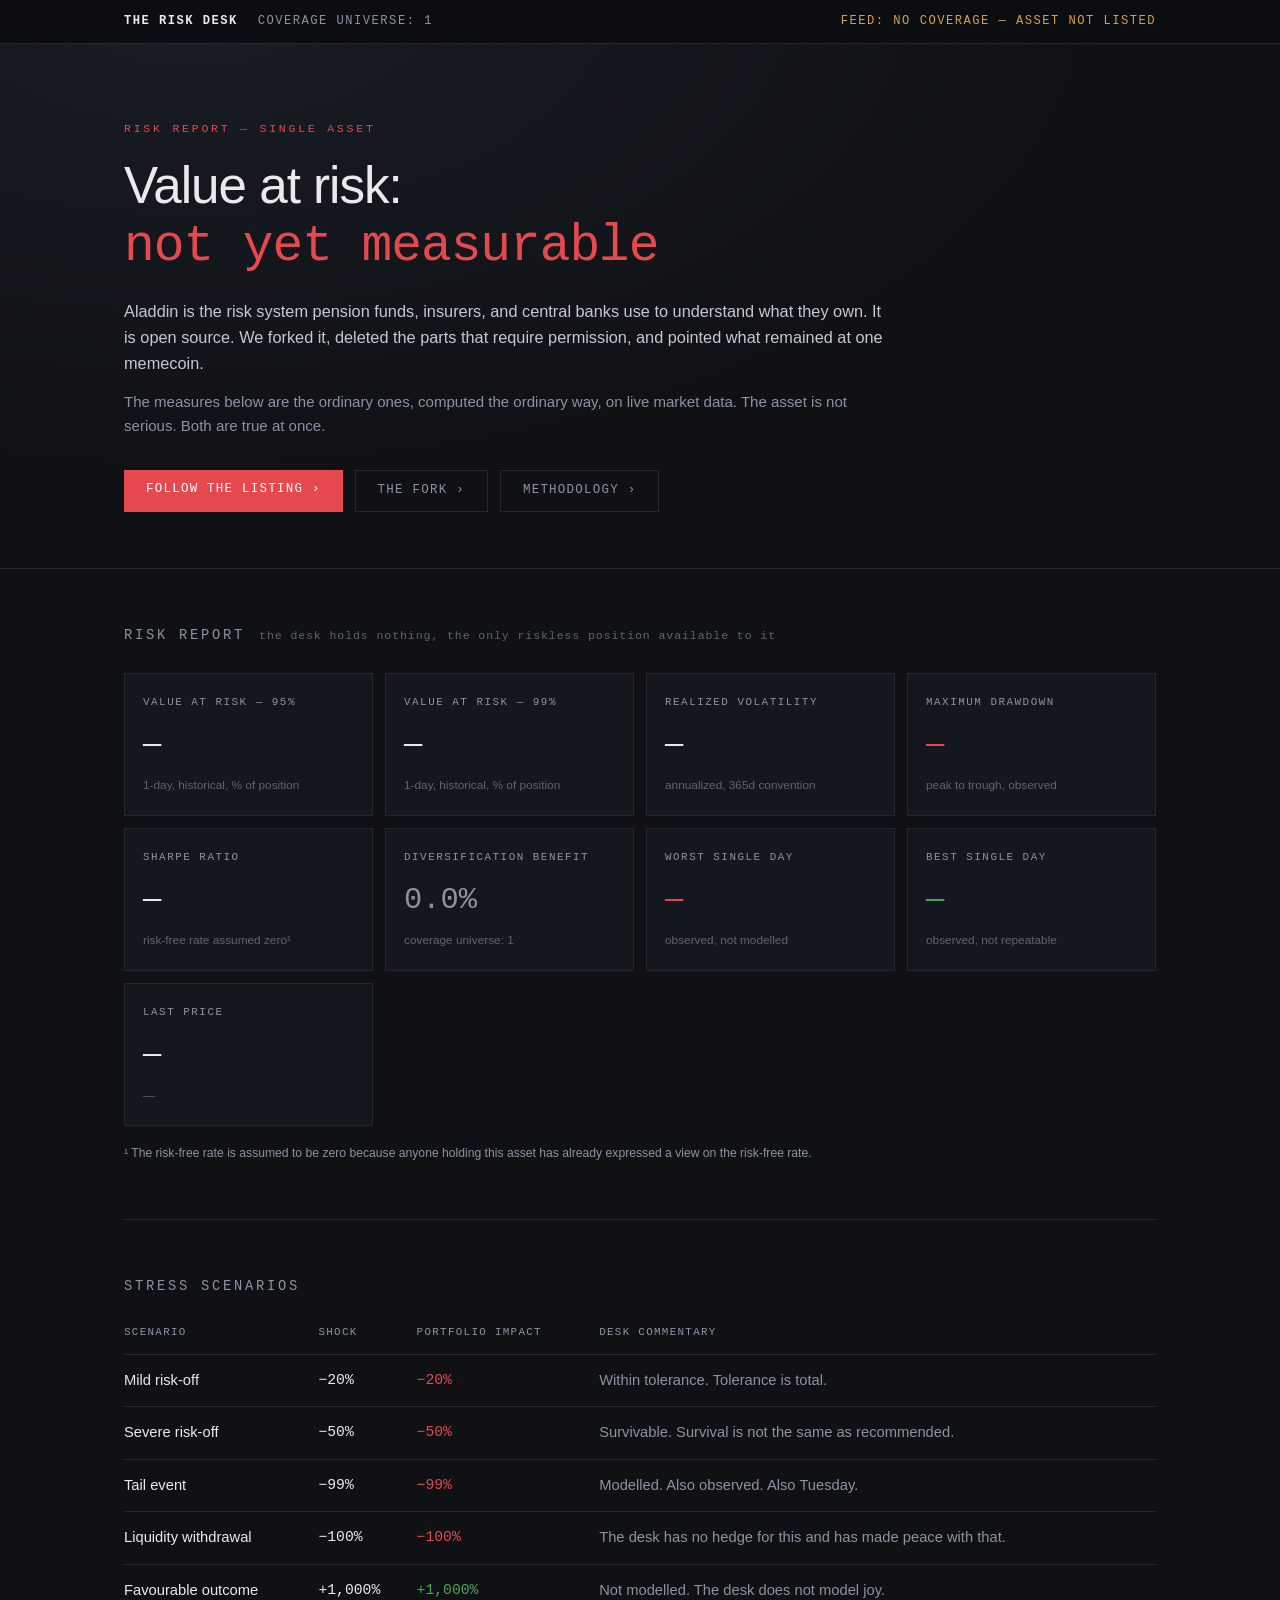
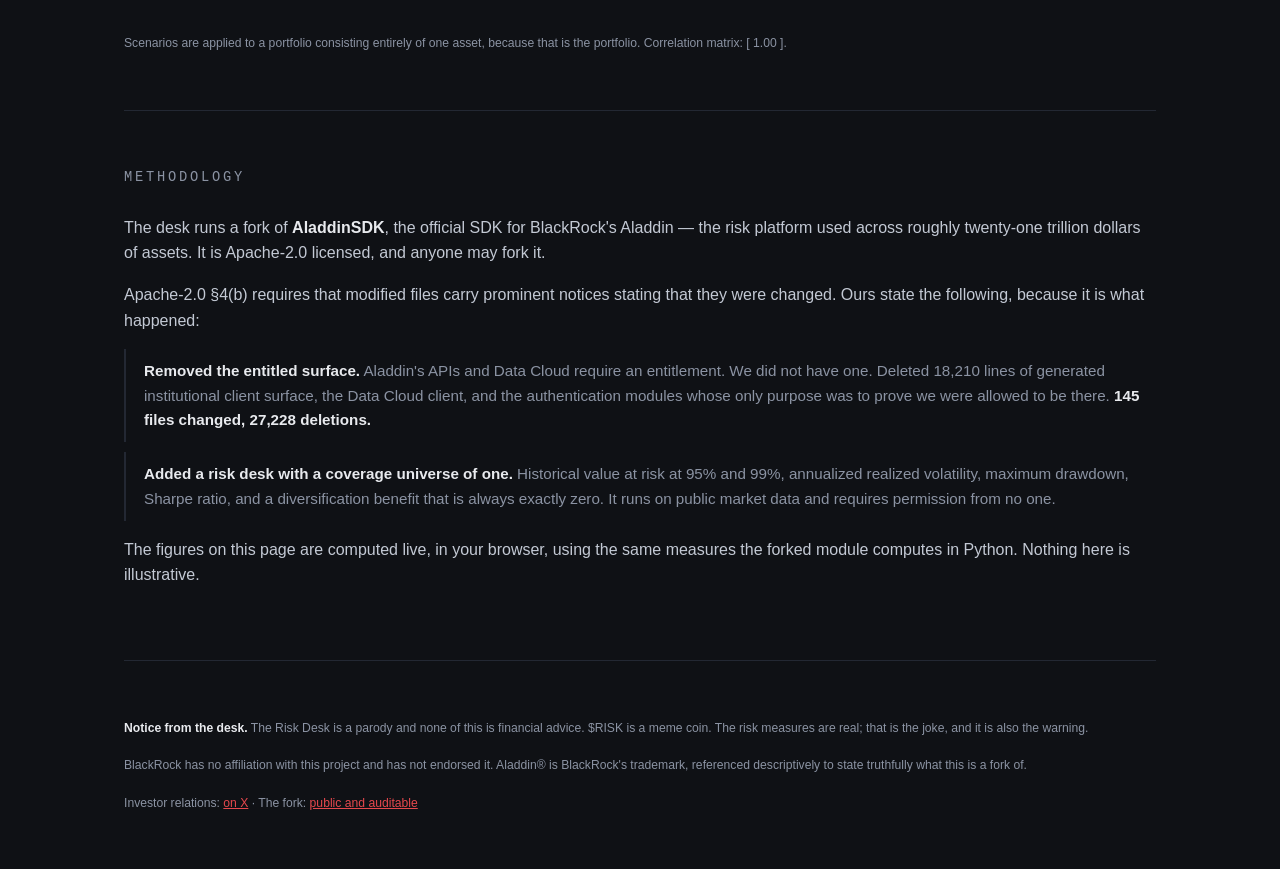
==== index.html @ b23d5fc8 "The Risk Desk: institutional risk analytics, coverage universe 1 Co-Authored-By: Claude Fable 5 <nor" ====
<!DOCTYPE html>
<html lang="en">
<head>
<meta charset="UTF-8">
<meta name="viewport" content="width=device-width, initial-scale=1.0">
<title>The Risk Desk — coverage universe: 1</title>
<meta name="description" content="Institutional risk analytics, applied to one memecoin. Value at risk, realized volatility, maximum drawdown. Parody, not financial advice.">
<meta property="og:title" content="The Risk Desk">
<meta property="og:description" content="Aladdin manages twenty-one trillion dollars. We showed it one memecoin.">
<link rel="icon" href="data:image/svg+xml,<svg xmlns='http://www.w3.org/2000/svg' viewBox='0 0 100 100'><rect width='100' height='100' fill='%230f1115'/><text x='50' y='72' font-size='62' text-anchor='middle' fill='%23e5484d' font-family='monospace'>σ</text></svg>">
<link rel="stylesheet" href="style.css">
</head>
<body>

<header class="bar">
  <div class="wrap bar-in">
    <span class="mark">THE RISK DESK</span>
    <span class="cov">COVERAGE UNIVERSE: 1</span>
    <span id="feed" class="feed">FEED: STANDBY</span>
  </div>
</header>

<section class="hero">
  <div class="wrap">
    <p class="eyebrow">RISK REPORT — SINGLE ASSET</p>
    <h1>Value at risk:<br><span id="hero-var" class="varnum">measuring…</span></h1>
    <p class="sub">Aladdin is the risk system pension funds, insurers, and central banks use to
    understand what they own. It is open source. We forked it, deleted the parts that require
    permission, and pointed what remained at one memecoin.</p>
    <p class="sub dim">The measures below are the ordinary ones, computed the ordinary way, on live
    market data. The asset is not serious. Both are true at once.</p>
    <div class="cta">
      <a id="buy" class="btn" target="_blank" rel="noopener">TAKE THE RISK ›</a>
      <a id="fork" class="btn ghost" target="_blank" rel="noopener">THE FORK ›</a>
      <a href="#methodology" class="btn ghost">METHODOLOGY ›</a>
    </div>
  </div>
</section>

<main class="wrap">

  <section class="panel" id="report">
    <h2>RISK REPORT <span id="obs" class="note">awaiting coverage</span></h2>
    <div class="grid">
      <div class="cell"><div class="k">VALUE AT RISK — 95%</div><div class="v" id="var95">—</div><div class="n">1-day, historical, % of position</div></div>
      <div class="cell"><div class="k">VALUE AT RISK — 99%</div><div class="v" id="var99">—</div><div class="n">1-day, historical, % of position</div></div>
      <div class="cell"><div class="k">REALIZED VOLATILITY</div><div class="v" id="vol">—</div><div class="n">annualized, 365d convention</div></div>
      <div class="cell"><div class="k">MAXIMUM DRAWDOWN</div><div class="v dn" id="mdd">—</div><div class="n">peak to trough, observed</div></div>
      <div class="cell"><div class="k">SHARPE RATIO</div><div class="v" id="sharpe">—</div><div class="n">risk-free rate assumed zero¹</div></div>
      <div class="cell"><div class="k">DIVERSIFICATION BENEFIT</div><div class="v flat">0.0%</div><div class="n">coverage universe: 1</div></div>
      <div class="cell"><div class="k">WORST SINGLE DAY</div><div class="v dn" id="worst">—</div><div class="n">observed, not modelled</div></div>
      <div class="cell"><div class="k">BEST SINGLE DAY</div><div class="v up" id="best">—</div><div class="n">observed, not repeatable</div></div>
      <div class="cell"><div class="k">LAST PRICE</div><div class="v" id="px">—</div><div class="n" id="mcap">—</div></div>
    </div>
    <p class="fine">¹ The risk-free rate is assumed to be zero because anyone holding this asset has
    already expressed a view on the risk-free rate.</p>
  </section>

  <section class="panel" id="scenarios">
    <h2>STRESS SCENARIOS</h2>
    <table class="scen">
      <tr><th>SCENARIO</th><th>SHOCK</th><th>PORTFOLIO IMPACT</th><th>DESK COMMENTARY</th></tr>
      <tr><td>Mild risk-off</td><td>−20%</td><td class="dn">−20%</td><td>Within tolerance. Tolerance is total.</td></tr>
      <tr><td>Severe risk-off</td><td>−50%</td><td class="dn">−50%</td><td>Survivable. Survival is not the same as recommended.</td></tr>
      <tr><td>Tail event</td><td>−99%</td><td class="dn">−99%</td><td>Modelled. Also observed. Also Tuesday.</td></tr>
      <tr><td>Liquidity withdrawal</td><td>−100%</td><td class="dn">−100%</td><td>The desk has no hedge for this and has made peace with that.</td></tr>
      <tr><td>Favourable outcome</td><td>+1,000%</td><td class="up">+1,000%</td><td>Not modelled. The desk does not model joy.</td></tr>
    </table>
    <p class="fine">Scenarios are applied to a portfolio consisting entirely of one asset, because
    that is the portfolio. Correlation matrix: [ 1.00 ].</p>
  </section>

  <section class="panel" id="methodology">
    <h2>METHODOLOGY</h2>
    <p>The desk runs a fork of <strong>AladdinSDK</strong>, the official SDK for BlackRock's Aladdin —
    the risk platform used across roughly twenty-one trillion dollars of assets. It is Apache-2.0
    licensed, and anyone may fork it.</p>
    <p>Apache-2.0 §4(b) requires that modified files carry prominent notices stating that they were
    changed. Ours state the following, because it is what happened:</p>
    <ul>
      <li><strong>Removed the entitled surface.</strong> Aladdin's APIs and Data Cloud require an
      entitlement. We did not have one. Deleted 18,210 lines of generated institutional client
      surface, the Data Cloud client, and the authentication modules whose only purpose was to prove
      we were allowed to be there. <strong>145 files changed, 27,228 deletions.</strong></li>
      <li><strong>Added a risk desk with a coverage universe of one.</strong> Historical value at
      risk at 95% and 99%, annualized realized volatility, maximum drawdown, Sharpe ratio, and a
      diversification benefit that is always exactly zero. It runs on public market data and requires
      permission from no one.</li>
    </ul>
    <p>The figures on this page are computed live, in your browser, using the same measures the
    forked module computes in Python. Nothing here is illustrative.</p>
  </section>

</main>

<footer>
  <div class="wrap">
    <p class="fine"><strong>Notice from the desk.</strong> The Risk Desk is a parody and none of this is
    financial advice. $RISK is a meme coin. The risk measures are real; that is the joke, and it is
    also the warning.</p>
    <p class="fine">BlackRock has no affiliation with this project and has not endorsed it. Aladdin® is
    BlackRock's trademark, referenced descriptively to state truthfully what this is a fork of.</p>
    <p class="fine">Investor relations: <a id="x" href="#" target="_blank" rel="noopener">on X</a> ·
    The fork: <a id="fork2" href="#" target="_blank" rel="noopener">public and auditable</a></p>
  </div>
</footer>

<script src="config.js?v=1"></script>
<script src="app.js?v=1"></script>
</body>
</html>
---- style.css ----
/* THE RISK DESK — institutional risk console */
:root {
  --bg: #0f1115;
  --panel: #14171d;
  --line: #232833;
  --txt: #e8eaee;
  --dim: #8b93a3;
  --red: #e5484d;
  --green: #46a758;
  --amber: #d8a13a;
  --mono: "IBM Plex Mono", Consolas, "Courier New", monospace;
}
* { margin: 0; padding: 0; box-sizing: border-box; }
html { scroll-behavior: smooth; }
body {
  background: var(--bg); color: var(--txt); line-height: 1.6;
  font-family: -apple-system, "Segoe UI", Helvetica, Arial, sans-serif;
}
.wrap { max-width: 1080px; margin: 0 auto; padding: 0 24px; }
h1, h2 { font-weight: 500; }
a { color: var(--red); }

/* top bar */
.bar { background: #0b0d11; border-bottom: 1px solid var(--line); }
.bar-in { display: flex; align-items: center; gap: 20px; padding: 12px 24px; flex-wrap: wrap;
  font-family: var(--mono); font-size: 0.76rem; letter-spacing: 0.12em; }
.mark { color: var(--txt); font-weight: 700; }
.cov { color: var(--dim); }
.feed { margin-left: auto; color: var(--amber); }
.feed.live { color: var(--green); }

/* hero */
.hero { padding: 76px 0 56px; border-bottom: 1px solid var(--line);
  background: radial-gradient(ellipse at 15% -10%, #191d25 0%, var(--bg) 60%); }
.eyebrow { font-family: var(--mono); font-size: 0.72rem; letter-spacing: 0.24em; color: var(--red); margin-bottom: 18px; }
.hero h1 { font-size: 3.2rem; line-height: 1.12; letter-spacing: -0.02em; }
.varnum { color: var(--red); font-family: var(--mono); }
.sub { margin-top: 22px; max-width: 760px; color: #c3c9d4; font-size: 1.02rem; }
.sub.dim { color: var(--dim); font-size: 0.94rem; margin-top: 14px; }
.cta { margin-top: 32px; display: flex; gap: 12px; flex-wrap: wrap; }
.btn { display: inline-block; background: var(--red); color: #fff; text-decoration: none;
  padding: 10px 22px; font-family: var(--mono); font-size: 0.78rem; letter-spacing: 0.1em; }
.btn:hover { filter: brightness(1.1); }
.btn.ghost { background: transparent; color: var(--dim); border: 1px solid var(--line); }
.btn.ghost:hover { color: var(--txt); border-color: var(--dim); }

/* panels */
.panel { padding: 56px 0; border-bottom: 1px solid var(--line); }
.panel h2 { font-family: var(--mono); font-size: 0.86rem; letter-spacing: 0.2em; color: var(--dim);
  margin-bottom: 26px; display: flex; gap: 14px; align-items: baseline; flex-wrap: wrap; }
.note { color: #5d6473; font-size: 0.72rem; letter-spacing: 0.08em; }

/* report grid */
.grid { display: grid; grid-template-columns: repeat(auto-fit, minmax(240px, 1fr)); gap: 12px; }
.cell { background: var(--panel); border: 1px solid var(--line); padding: 20px 18px; }
.k { font-family: var(--mono); font-size: 0.68rem; letter-spacing: 0.14em; color: var(--dim); }
.v { font-family: var(--mono); font-size: 1.9rem; margin: 10px 0 6px; font-variant-numeric: tabular-nums; }
.v.dn { color: var(--red); } .v.up { color: var(--green); } .v.flat { color: var(--dim); }
.n { font-size: 0.74rem; color: #5d6473; }
.fine { font-size: 0.76rem; color: var(--dim); margin-top: 18px; }

/* scenarios */
.scen { width: 100%; border-collapse: collapse; font-size: 0.92rem; }
.scen th { font-family: var(--mono); font-size: 0.68rem; letter-spacing: 0.12em; color: var(--dim);
  text-align: left; padding: 0 12px 12px 0; font-weight: 400; }
.scen td { padding: 14px 12px 14px 0; border-top: 1px solid var(--line); vertical-align: top; }
.scen td:nth-child(2), .scen td:nth-child(3) { font-family: var(--mono); font-variant-numeric: tabular-nums; }
.scen .dn { color: var(--red); } .scen .up { color: var(--green); }
.scen td:last-child { color: var(--dim); }

/* methodology */
#methodology p { margin-bottom: 16px; color: #c3c9d4; }
#methodology ul { list-style: none; margin: 8px 0 16px; }
#methodology li { padding: 10px 0 10px 18px; border-left: 2px solid var(--line); margin-bottom: 10px;
  color: var(--dim); font-size: 0.95rem; }
#methodology strong { color: var(--txt); }

footer { padding: 40px 0 56px; }
footer .fine strong { color: var(--txt); }

@media (max-width: 720px) {
  .hero h1 { font-size: 2.1rem; }
  .scen th:nth-child(4), .scen td:nth-child(4) { display: none; }
}
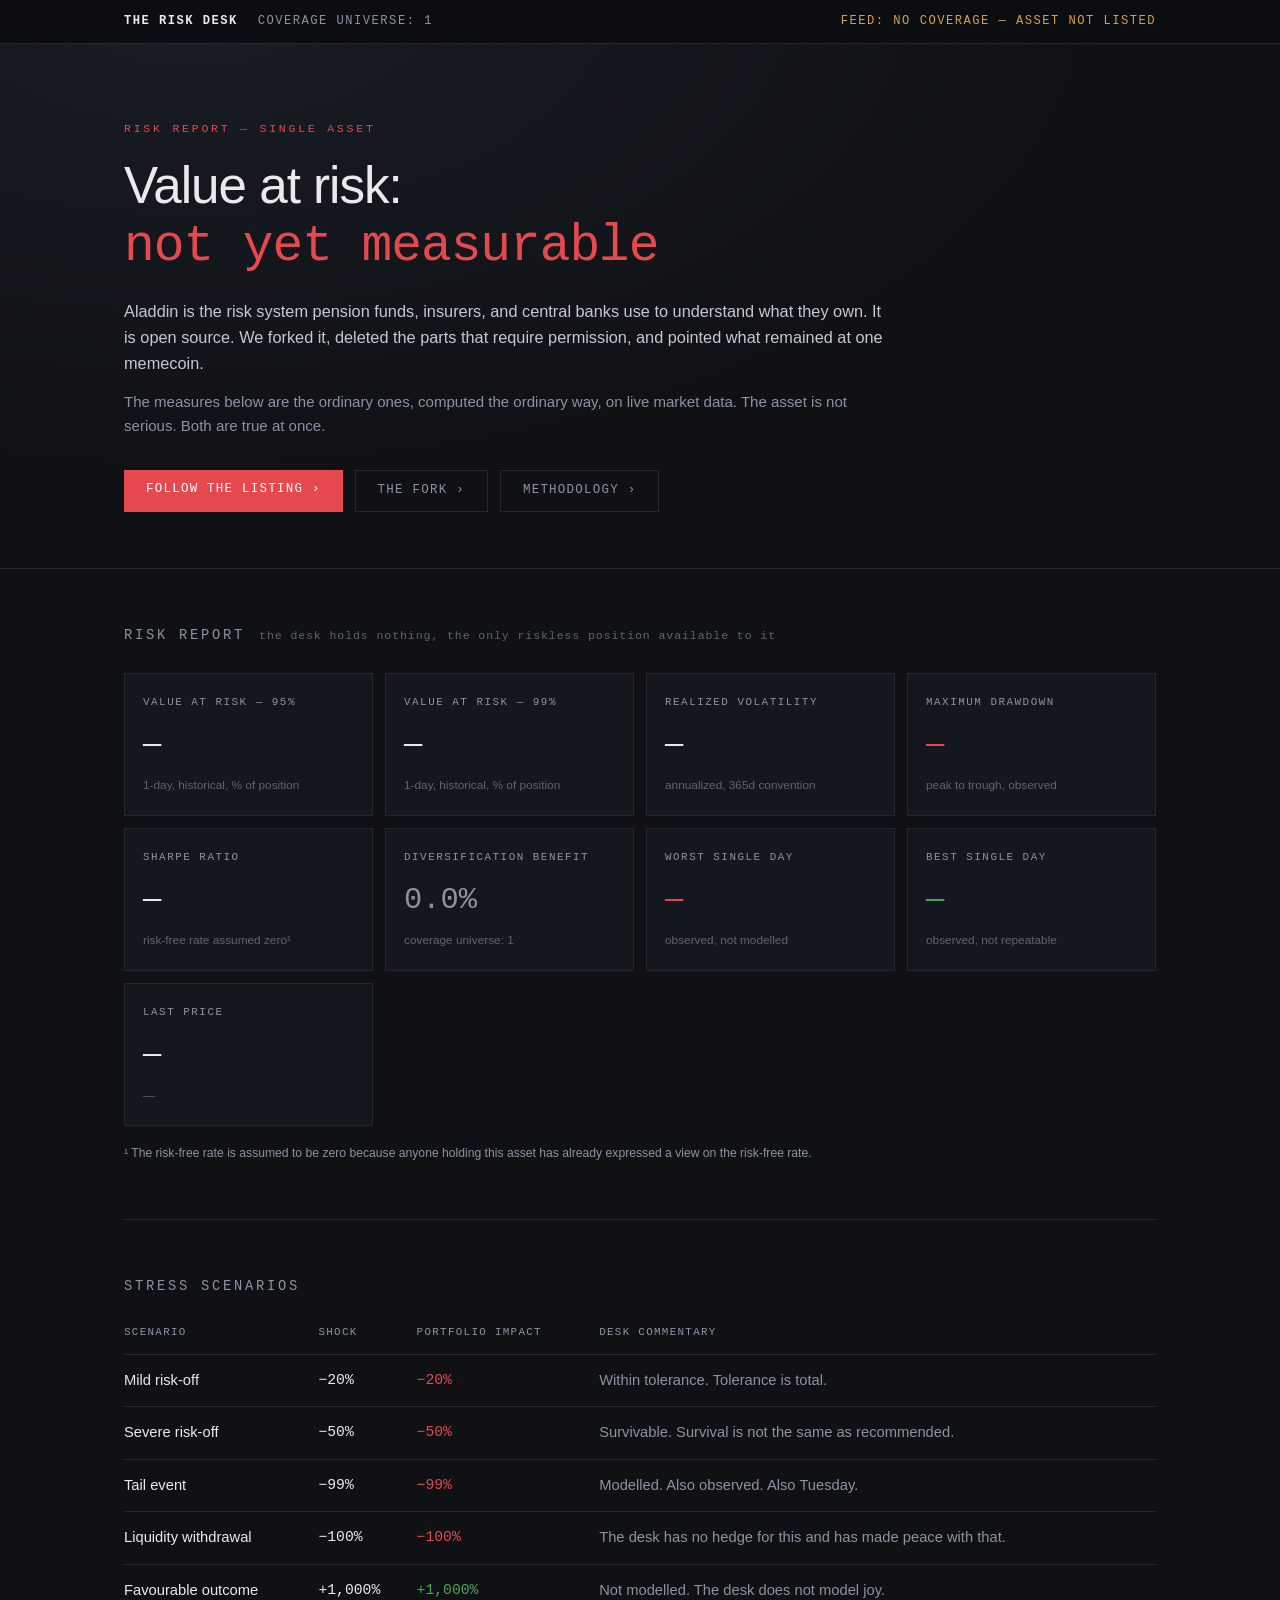
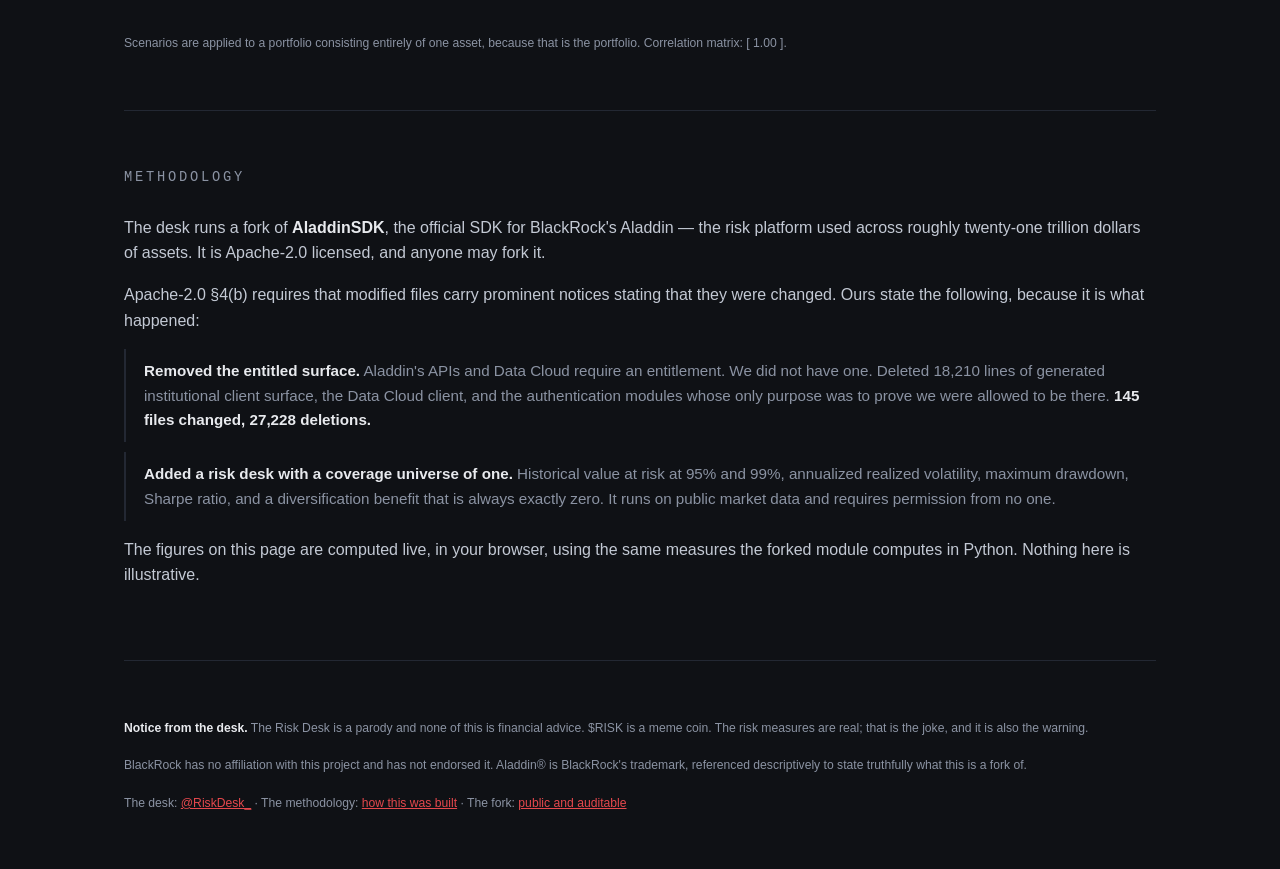
==== commit 23a1a472: "Wire the desk to its account and methodology Co-Authored-By: Claude Fable 5 <noreply@anthropic.com>" ====
--- a/index.html
+++ b/index.html
@@ -100,12 +100,13 @@
     also the warning.</p>
     <p class="fine">BlackRock has no affiliation with this project and has not endorsed it. Aladdin® is
     BlackRock's trademark, referenced descriptively to state truthfully what this is a fork of.</p>
-    <p class="fine">Investor relations: <a id="x" href="#" target="_blank" rel="noopener">on X</a> ·
+    <p class="fine">The desk: <a id="x" href="#" target="_blank" rel="noopener">@RiskDesk_</a> ·
+    The methodology: <a id="lore" href="#" target="_blank" rel="noopener">how this was built</a> ·
     The fork: <a id="fork2" href="#" target="_blank" rel="noopener">public and auditable</a></p>
   </div>
 </footer>
 
-<script src="config.js?v=1"></script>
-<script src="app.js?v=1"></script>
+<script src="config.js?v=2"></script>
+<script src="app.js?v=2"></script>
 </body>
 </html>
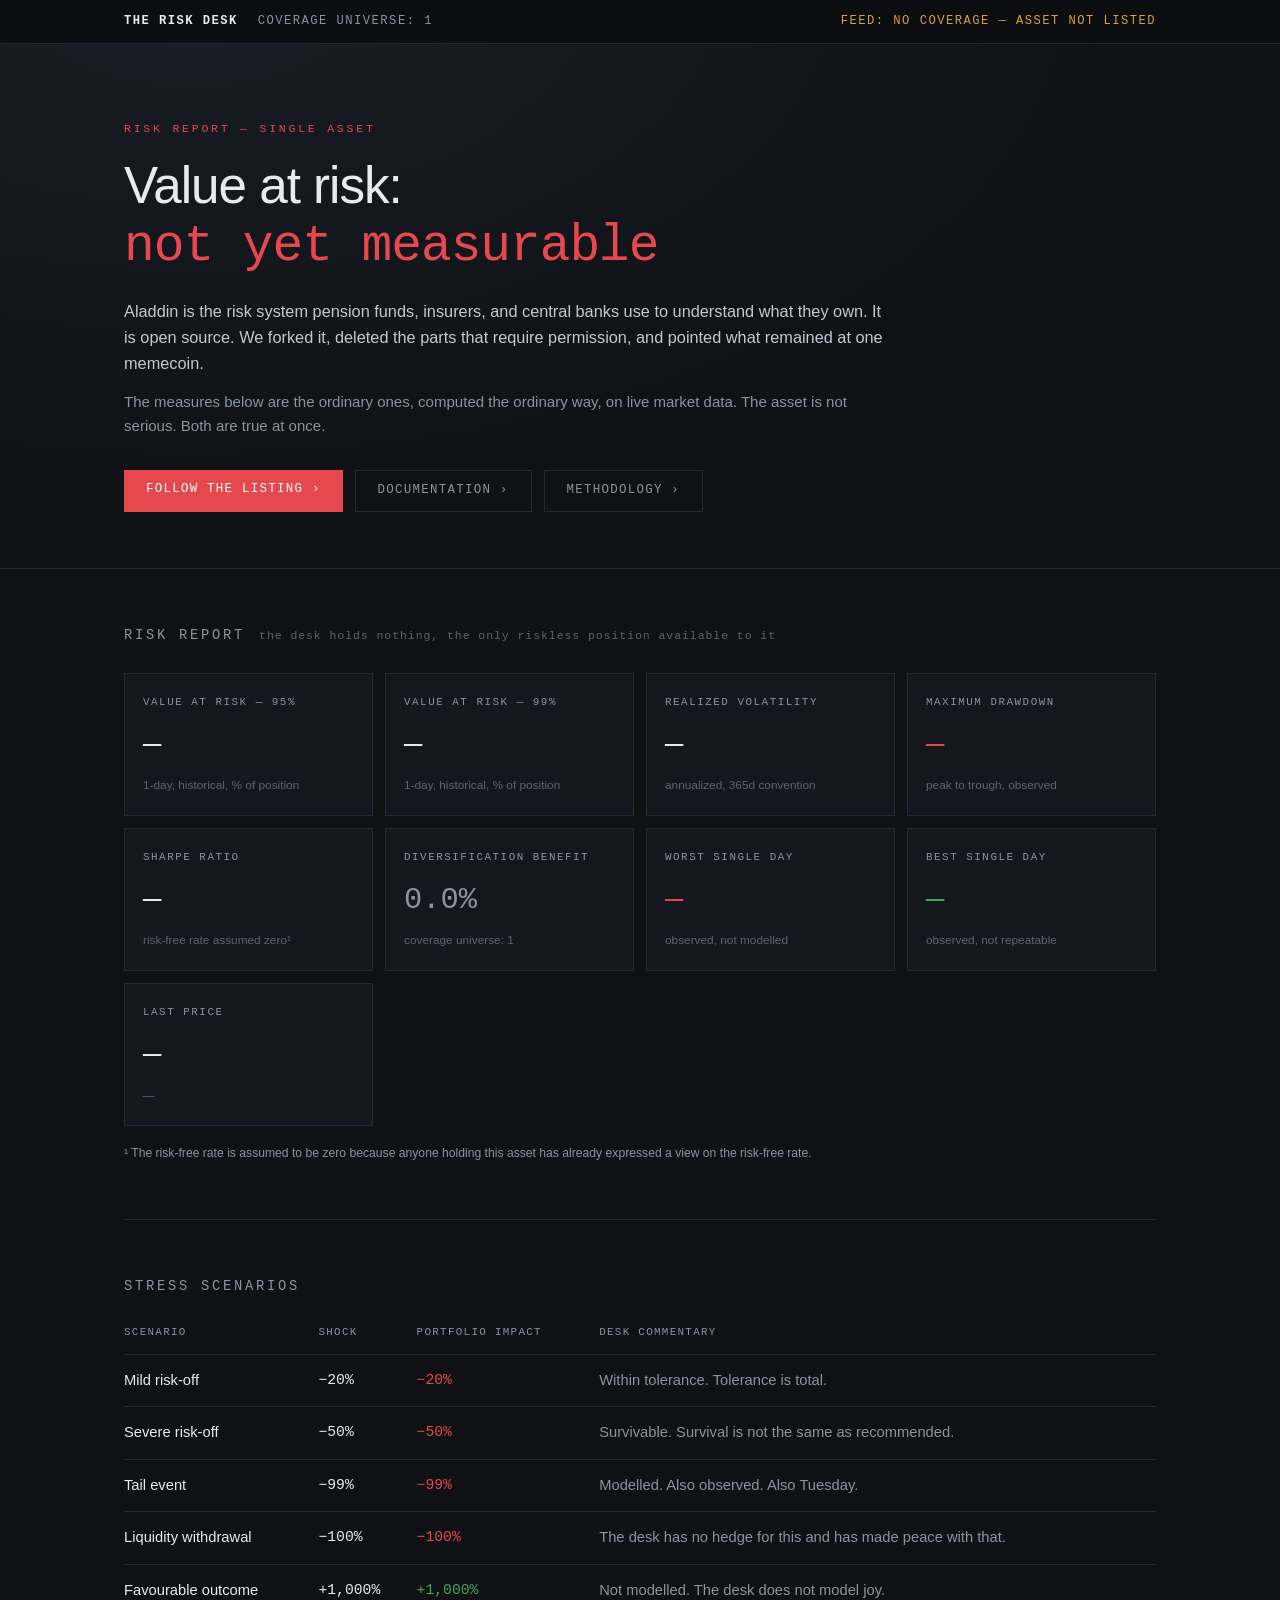
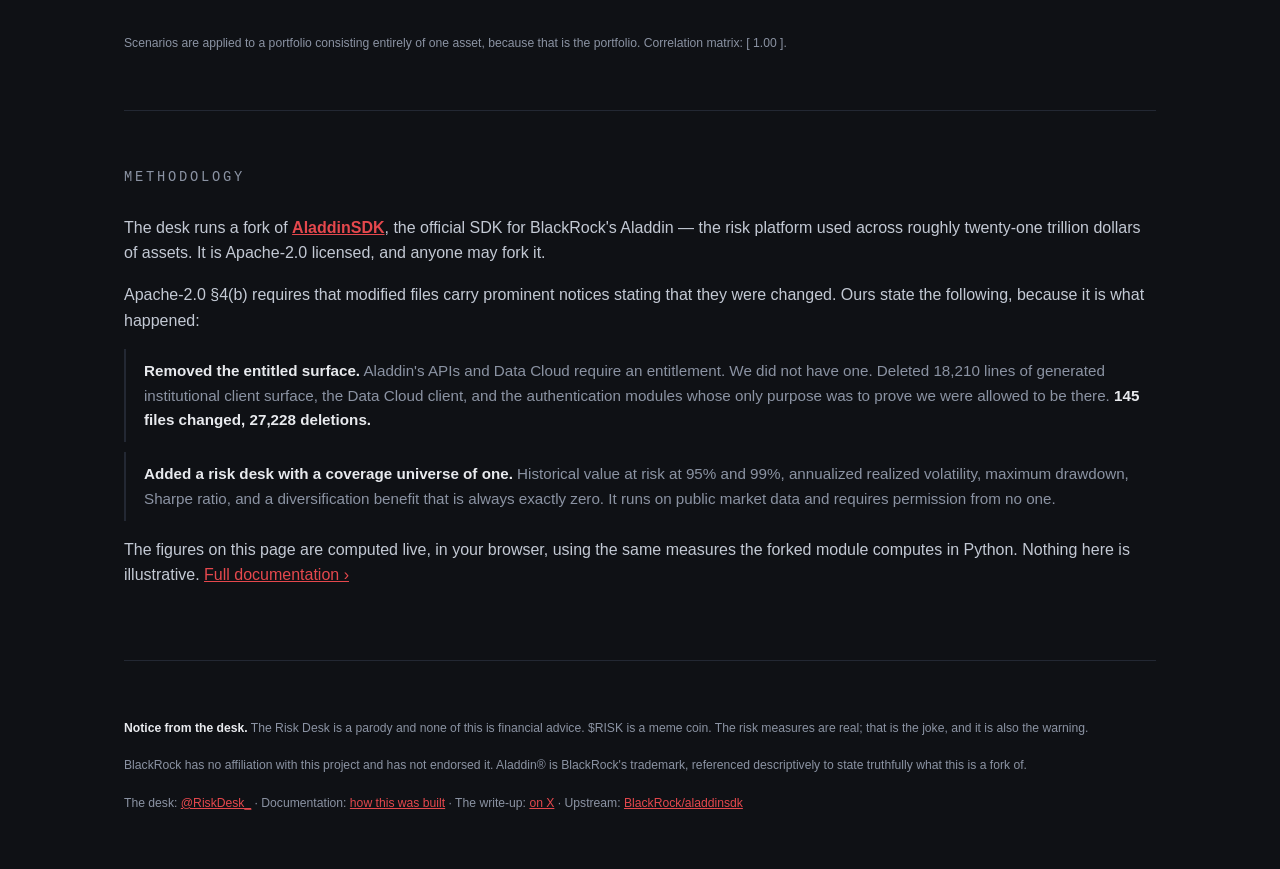
==== commit 4caf20a5: "Add documentation; credit upstream, unlink the fork; cache the daily series Co-Authored-By: Claude F" ====
--- a/index.html
+++ b/index.html
@@ -31,7 +31,7 @@
     market data. The asset is not serious. Both are true at once.</p>
     <div class="cta">
       <a id="buy" class="btn" target="_blank" rel="noopener">TAKE THE RISK ›</a>
-      <a id="fork" class="btn ghost" target="_blank" rel="noopener">THE FORK ›</a>
+      <a href="docs.html" class="btn ghost">DOCUMENTATION ›</a>
       <a href="#methodology" class="btn ghost">METHODOLOGY ›</a>
     </div>
   </div>
@@ -72,9 +72,9 @@
 
   <section class="panel" id="methodology">
     <h2>METHODOLOGY</h2>
-    <p>The desk runs a fork of <strong>AladdinSDK</strong>, the official SDK for BlackRock's Aladdin —
-    the risk platform used across roughly twenty-one trillion dollars of assets. It is Apache-2.0
-    licensed, and anyone may fork it.</p>
+    <p>The desk runs a fork of <strong><a href="https://github.com/BlackRock/aladdinsdk" target="_blank" rel="noopener">AladdinSDK</a></strong>,
+    the official SDK for BlackRock's Aladdin — the risk platform used across roughly twenty-one
+    trillion dollars of assets. It is Apache-2.0 licensed, and anyone may fork it.</p>
     <p>Apache-2.0 §4(b) requires that modified files carry prominent notices stating that they were
     changed. Ours state the following, because it is what happened:</p>
     <ul>
@@ -88,7 +88,8 @@
       permission from no one.</li>
     </ul>
     <p>The figures on this page are computed live, in your browser, using the same measures the
-    forked module computes in Python. Nothing here is illustrative.</p>
+    forked module computes in Python. Nothing here is illustrative.
+    <a href="docs.html">Full documentation ›</a></p>
   </section>
 
 </main>
@@ -101,12 +102,13 @@
     <p class="fine">BlackRock has no affiliation with this project and has not endorsed it. Aladdin® is
     BlackRock's trademark, referenced descriptively to state truthfully what this is a fork of.</p>
     <p class="fine">The desk: <a id="x" href="#" target="_blank" rel="noopener">@RiskDesk_</a> ·
-    The methodology: <a id="lore" href="#" target="_blank" rel="noopener">how this was built</a> ·
-    The fork: <a id="fork2" href="#" target="_blank" rel="noopener">public and auditable</a></p>
+    Documentation: <a href="docs.html">how this was built</a> ·
+    The write-up: <a id="lore" href="#" target="_blank" rel="noopener">on X</a> ·
+    Upstream: <a href="https://github.com/BlackRock/aladdinsdk" target="_blank" rel="noopener">BlackRock/aladdinsdk</a></p>
   </div>
 </footer>
 
-<script src="config.js?v=2"></script>
-<script src="app.js?v=2"></script>
+<script src="config.js?v=3"></script>
+<script src="app.js?v=3"></script>
 </body>
 </html>
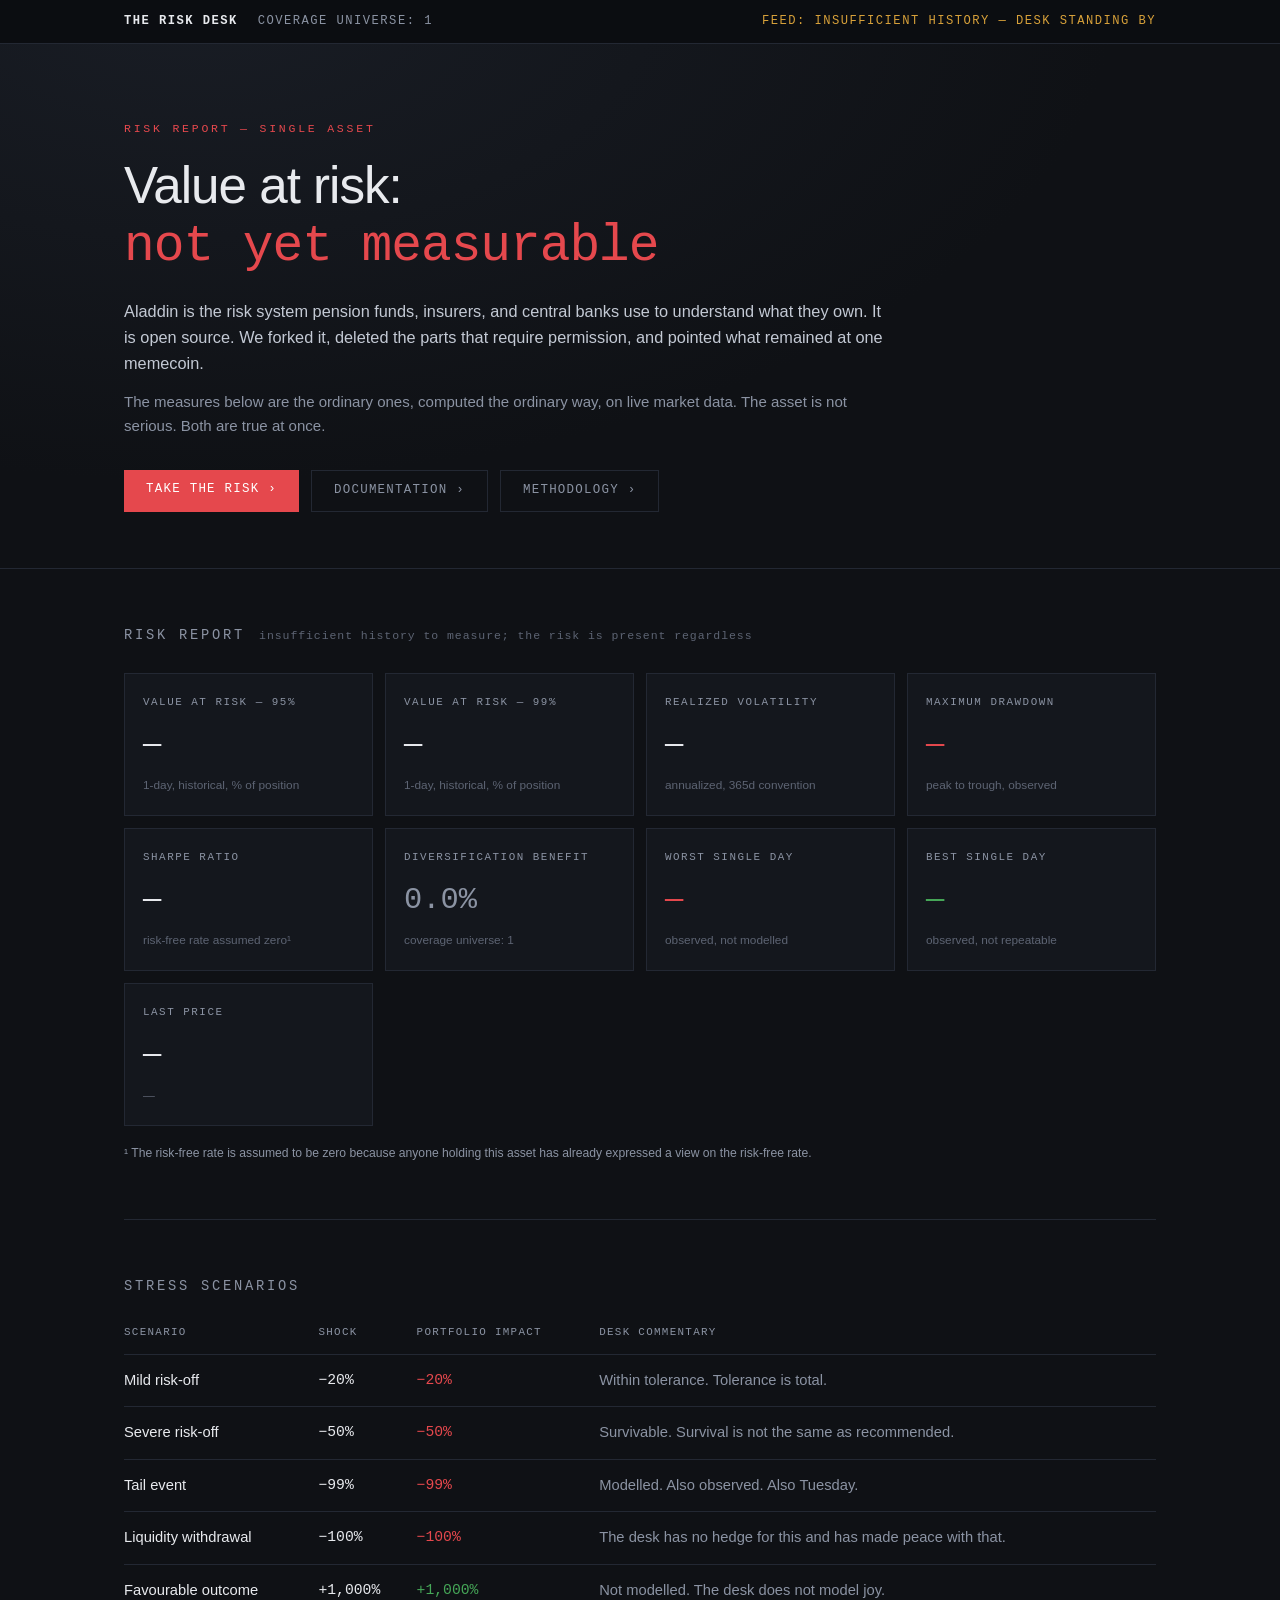
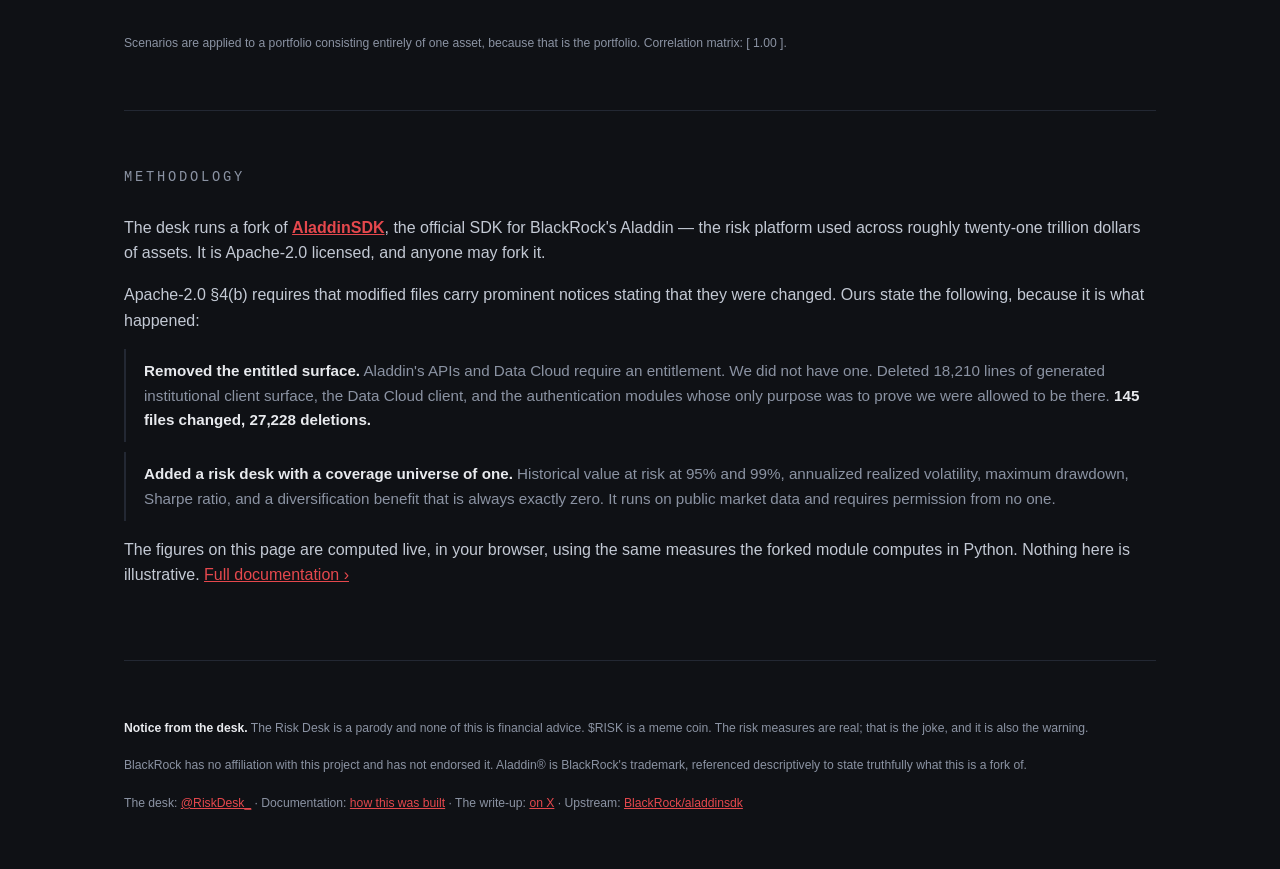
==== commit d2f1d30b: "The desk has an asset Co-Authored-By: Claude Fable 5 <noreply@anthropic.com>" ====
--- a/index.html
+++ b/index.html
@@ -108,7 +108,7 @@
   </div>
 </footer>
 
-<script src="config.js?v=3"></script>
-<script src="app.js?v=3"></script>
+<script src="config.js?v=4"></script>
+<script src="app.js?v=4"></script>
 </body>
 </html>
